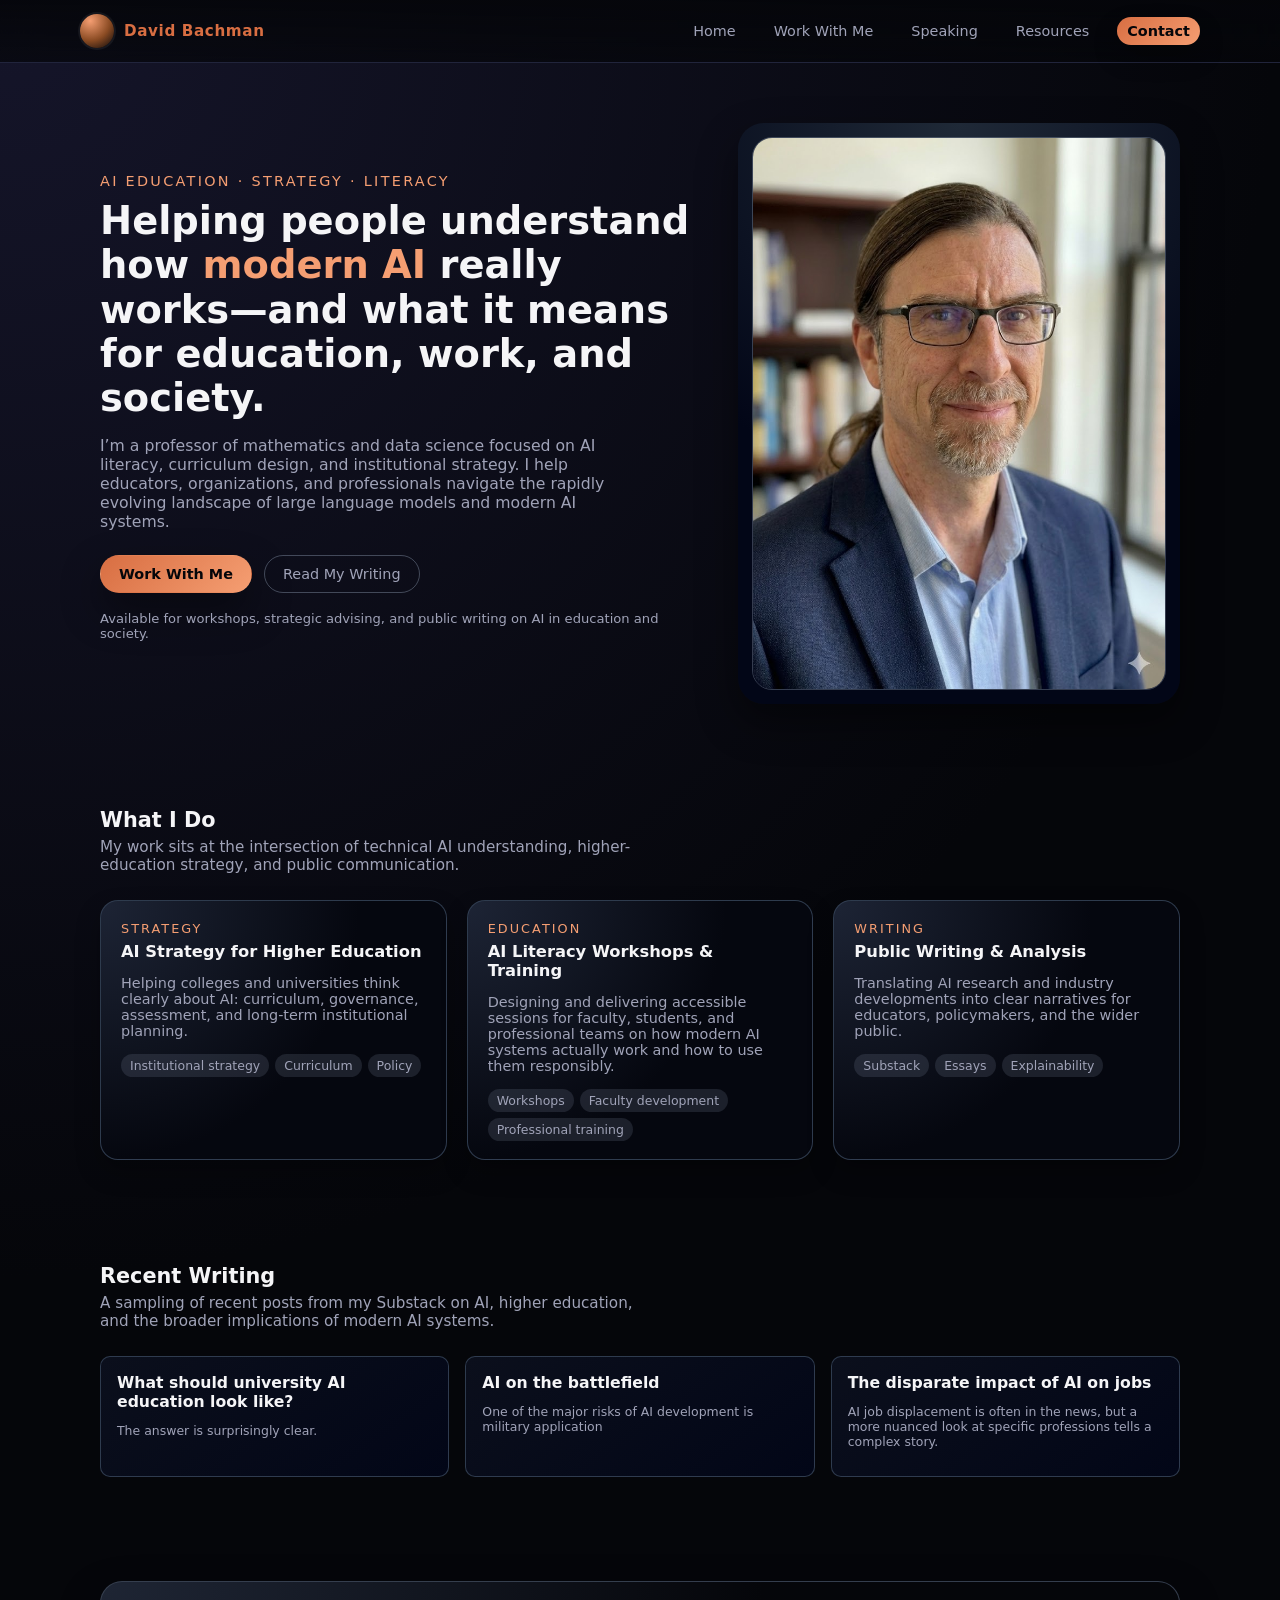
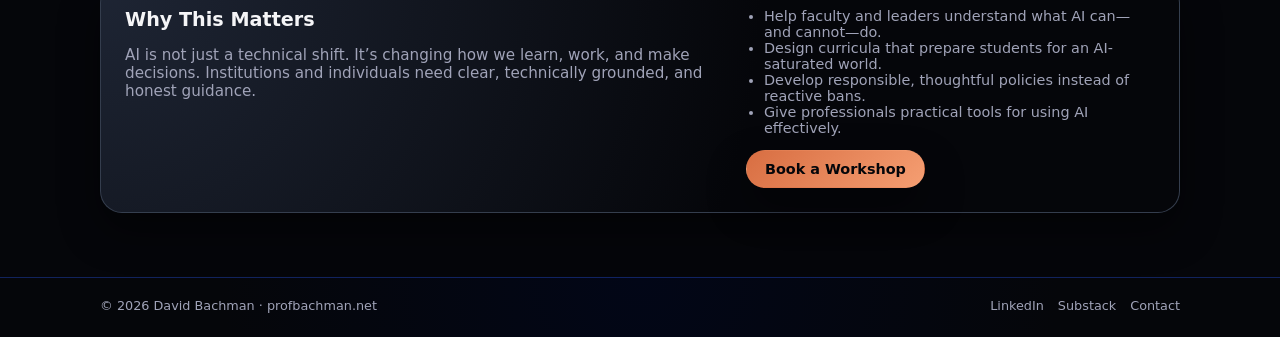
==== about.html @ 9f7f5777 "Add files via upload" ====
<!DOCTYPE html>
<html lang="en">
  <head>
    <meta charset="UTF-8" />
    <title>About – David Bachman</title>
    <meta http-equiv="refresh" content="0;url=index.html" />
  </head>
  <body>
    <p>If you are not redirected, <a href="index.html">click here</a>.</p>
  </body>
</html>
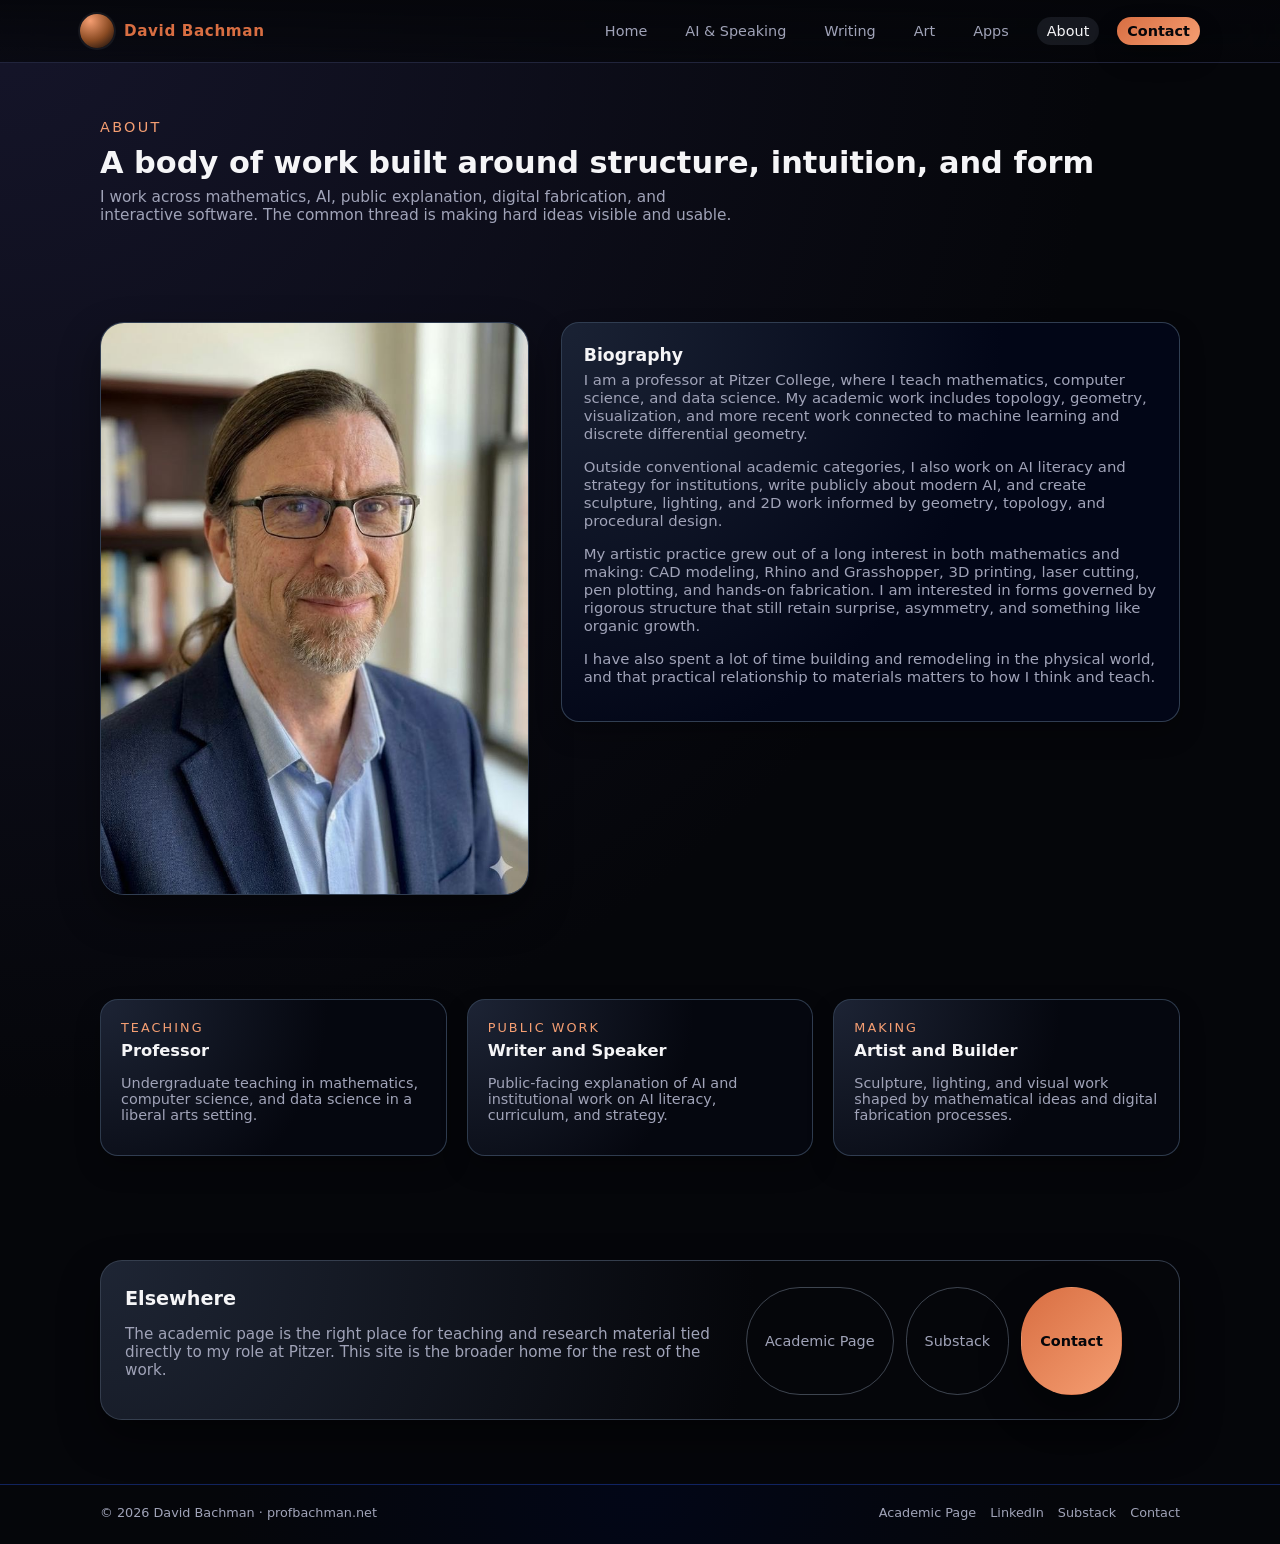
==== commit 3249e96d: "Publish current private site" ====
--- a/about.html
+++ b/about.html
@@ -2,10 +2,175 @@
 <html lang="en">
   <head>
     <meta charset="UTF-8" />
-    <title>About – David Bachman</title>
-    <meta http-equiv="refresh" content="0;url=index.html" />
+    <title>About - David Bachman</title>
+    <meta
+      name="description"
+      content="About David Bachman's work across mathematics, AI, art, and public communication."
+    />
+    <meta name="viewport" content="width=device-width, initial-scale=1" />
+    <link rel="stylesheet" href="style.css?v=20260323" />
   </head>
   <body>
-    <p>If you are not redirected, <a href="index.html">click here</a>.</p>
+    <header class="site-header">
+      <div class="container nav">
+        <a href="index.html" class="nav-brand">
+          <div class="nav-logo" aria-hidden="true"></div>
+          <div class="nav-title">David Bachman</div>
+        </a>
+        <button class="nav-menu-toggle" id="navToggle">Menu</button>
+        <nav class="nav-links" id="navLinks">
+          <a href="index.html" class="nav-link">Home</a>
+          <a href="ai-speaking.html" class="nav-link">AI & Speaking</a>
+          <a href="writing.html" class="nav-link">Writing</a>
+          <a href="art.html" class="nav-link">Art</a>
+          <a href="apps.html" class="nav-link">Apps</a>
+          <a href="about.html" class="nav-link" aria-current="page">About</a>
+          <a href="contact.html" class="nav-link nav-link--primary">Contact</a>
+        </nav>
+      </div>
+    </header>
+
+    <main>
+      <section class="page-hero">
+        <div class="container">
+          <div class="hero-kicker">About</div>
+          <h1 class="page-hero-title">A body of work built around structure, intuition, and form</h1>
+          <p class="page-hero-subtitle">
+            I work across mathematics, AI, public explanation, digital fabrication, and
+            interactive software. The common thread is making hard ideas visible and usable.
+          </p>
+        </div>
+      </section>
+
+      <section class="section">
+        <div class="container bio-grid">
+          <div class="media-card">
+            <img src="assets/headshot.jpg" alt="Portrait of David Bachman" />
+          </div>
+
+          <div class="panel">
+            <h3>Biography</h3>
+            <p>
+              I am a professor at Pitzer College, where I teach mathematics, computer
+              science, and data science. My academic work includes topology, geometry,
+              visualization, and more recent work connected to machine learning and discrete
+              differential geometry.
+            </p>
+            <p>
+              Outside conventional academic categories, I also work on AI literacy and
+              strategy for institutions, write publicly about modern AI, and create sculpture,
+              lighting, and 2D work informed by geometry, topology, and procedural design.
+            </p>
+            <p>
+              My artistic practice grew out of a long interest in both mathematics and making:
+              CAD modeling, Rhino and Grasshopper, 3D printing, laser cutting, pen plotting,
+              and hands-on fabrication. I am interested in forms governed by rigorous
+              structure that still retain surprise, asymmetry, and something like organic
+              growth.
+            </p>
+            <p>
+              I have also spent a lot of time building and remodeling in the physical world,
+              and that practical relationship to materials matters to how I think and teach.
+            </p>
+          </div>
+        </div>
+      </section>
+
+      <section class="section section--tight">
+        <div class="container card-grid">
+          <article class="card">
+            <div class="card-label">Teaching</div>
+            <h3 class="card-title">Professor</h3>
+            <p class="card-body">
+              Undergraduate teaching in mathematics, computer science, and data science in a
+              liberal arts setting.
+            </p>
+          </article>
+          <article class="card">
+            <div class="card-label">Public Work</div>
+            <h3 class="card-title">Writer and Speaker</h3>
+            <p class="card-body">
+              Public-facing explanation of AI and institutional work on AI literacy,
+              curriculum, and strategy.
+            </p>
+          </article>
+          <article class="card">
+            <div class="card-label">Making</div>
+            <h3 class="card-title">Artist and Builder</h3>
+            <p class="card-body">
+              Sculpture, lighting, and visual work shaped by mathematical ideas and digital
+              fabrication processes.
+            </p>
+          </article>
+        </div>
+      </section>
+
+      <section class="section">
+        <div class="container">
+          <div class="callout">
+            <div>
+              <h2 class="callout-title">Elsewhere</h2>
+              <p class="callout-text">
+                The academic page is the right place for teaching and research material tied
+                directly to my role at Pitzer. This site is the broader home for the rest of
+                the work.
+              </p>
+            </div>
+            <div class="link-cluster">
+              <a
+                href="https://pzacad.pitzer.edu/~dbachman/"
+                class="button button--ghost"
+                target="_blank"
+                rel="noreferrer"
+                >Academic Page</a
+              >
+              <a
+                href="https://profbachman.substack.com"
+                class="button button--ghost"
+                target="_blank"
+                rel="noreferrer"
+                >Substack</a
+              >
+              <a href="contact.html" class="button button--primary">Contact</a>
+            </div>
+          </div>
+        </div>
+      </section>
+    </main>
+
+    <footer class="site-footer">
+      <div class="container footer-inner">
+        <div>© <span id="year"></span> David Bachman · profbachman.net</div>
+        <div class="footer-links">
+          <a
+            href="https://pzacad.pitzer.edu/~dbachman/"
+            target="_blank"
+            rel="noreferrer"
+            >Academic Page</a
+          >
+          <a
+            href="https://www.linkedin.com/in/david-bachman-214b5237a/"
+            target="_blank"
+            rel="noreferrer"
+            >LinkedIn</a
+          >
+          <a href="https://profbachman.substack.com" target="_blank" rel="noreferrer"
+            >Substack</a
+          >
+          <a href="contact.html">Contact</a>
+        </div>
+      </div>
+    </footer>
+
+    <script>
+      document.getElementById("year").textContent = new Date().getFullYear();
+      const navToggle = document.getElementById("navToggle");
+      const navLinks = document.getElementById("navLinks");
+      if (navToggle && navLinks) {
+        navToggle.addEventListener("click", () => {
+          navToggle.classList.toggle("open");
+        });
+      }
+    </script>
   </body>
 </html>
--- a/style.css
+++ b/style.css
@@ -0,0 +1,757 @@
+/* ---------- Base ---------- */
+
+*,
+*::before,
+*::after {
+  box-sizing: border-box;
+}
+
+:root {
+  --bg: #05060a;
+  --bg-alt: #0b0d14;
+  --bg-soft: #141726;
+  --text: #f5f5f7;
+  --muted: #a0a3b8;
+  --accent: #d86e42;      /* orange, from sculpture */
+  --accent-soft: #f59e72;
+  --accent-purple: #f59e72;
+  --border-subtle: #8a4b23;
+  --font-sans: system-ui, -apple-system, BlinkMacSystemFont, "SF Pro Text",
+    "Helvetica Neue", Arial, sans-serif;
+  --radius-lg: 18px;
+  --radius-md: 10px;
+  --shadow-soft: 0 18px 40px rgba(0, 0, 0, 0.45);
+  --shadow-subtle: 0 12px 24px rgba(0, 0, 0, 0.28);
+  --transition-fast: 0.15s ease-out;
+}
+
+html,
+body {
+  margin: 0;
+  padding: 0;
+  background: radial-gradient(circle at top left, #15152a 0, #05060a 55%);
+  color: var(--text);
+  font-family: var(--font-sans);
+  -webkit-font-smoothing: antialiased;
+}
+
+body {
+  display: flex;
+  min-height: 100vh;
+  flex-direction: column;
+}
+
+main {
+  flex: 1;
+}
+
+a {
+    color: var(--accent); /* your orange */
+    text-decoration: none;
+  }
+  
+  a:hover {
+    color: var(--accent-soft); /* lighter orange */
+  }
+  
+
+/* ---------- Layout helpers ---------- */
+
+.container {
+  width: 100%;
+  max-width: 1120px;
+  margin: 0 auto;
+  padding: 0 20px;
+}
+
+.section {
+  padding: 64px 0;
+}
+
+.section--tight {
+  padding: 40px 0;
+}
+
+/* ---------- Top nav ---------- */
+
+.site-header {
+  position: sticky;
+  top: 0;
+  z-index: 40;
+  backdrop-filter: blur(22px);
+  background: linear-gradient(to bottom, rgba(5, 6, 10, 0.92), rgba(5, 6, 10, 0.7));
+  border-bottom: 1px solid rgba(46, 51, 81, 0.7);
+}
+
+.nav {
+  display: flex;
+  align-items: center;
+  justify-content: space-between;
+  padding: 14px 0;
+}
+
+.nav-brand {
+  display: flex;
+  align-items: center;
+  gap: 10px;
+}
+
+.nav-logo {
+    width: 34px;
+    height: 34px;
+    border-radius: 999px;
+    background: radial-gradient(
+      circle at 30% 20%,
+      #f59e72,   /* light orange */
+      #8a4b23 55%, /* brown */
+      #05060a 100%
+    );
+    box-shadow: 0 0 0 2px rgba(248, 250, 252, 0.06);
+  }
+
+.nav-title {
+  font-weight: 600;
+  letter-spacing: 0.04em;
+  font-size: 0.95rem;
+  color: var(--accent);
+}
+
+.nav-links {
+  display: flex;
+  align-items: center;
+  gap: 18px;
+  font-size: 0.9rem;
+}
+
+.nav-link {
+  text-decoration: none;
+  color: var(--muted);
+  padding: 6px 10px;
+  border-radius: 999px;
+  transition: color var(--transition-fast), background var(--transition-fast);
+}
+
+.nav-link:hover {
+  color: var(--text);
+  background: rgba(148, 163, 184, 0.12);
+}
+
+.nav-link[aria-current="page"] {
+  color: var(--text);
+  background: rgba(148, 163, 184, 0.12);
+}
+
+.nav-link--primary {
+  background: linear-gradient(135deg, var(--accent), var(--accent-purple));
+  color: #05060a;
+  font-weight: 600;
+  box-shadow: var(--shadow-subtle);
+}
+
+.nav-link--primary:hover {
+  filter: brightness(1.05);
+}
+
+.nav-link--primary[aria-current="page"] {
+  color: #05060a;
+}
+
+/* mobile nav (simple) */
+.nav-menu-toggle {
+  display: none;
+}
+
+/* ---------- Hero ---------- */
+
+.hero {
+  padding: 60px 0 40px;
+}
+
+.hero-grid {
+  display: grid;
+  grid-template-columns: minmax(0, 1.35fr) minmax(0, 1fr);
+  gap: 42px;
+  align-items: center;
+}
+
+.hero-kicker {
+  font-size: 0.9rem;
+  letter-spacing: 0.16em;
+  text-transform: uppercase;
+  color: var(--accent-soft);
+  margin-bottom: 10px;
+}
+
+.hero-title {
+  font-size: clamp(2.1rem, 3vw, 2.7rem);
+  line-height: 1.15;
+  margin: 0 0 14px;
+}
+
+.hero-title span {
+  background: linear-gradient(135deg, var(--accent-soft), var(--accent-purple));
+  -webkit-background-clip: text;
+  color: transparent;
+}
+
+.hero-text {
+  color: var(--muted);
+  font-size: 0.98rem;
+  max-width: 32rem;
+  margin-bottom: 24px;
+}
+
+.hero-actions {
+  display: flex;
+  flex-wrap: wrap;
+  gap: 12px;
+  margin-bottom: 18px;
+}
+
+.button {
+  display: inline-flex;
+  align-items: center;
+  justify-content: center;
+  gap: 6px;
+  border-radius: 999px;
+  border: 1px solid transparent;
+  padding: 10px 18px;
+  font-size: 0.9rem;
+  text-decoration: none;
+  cursor: pointer;
+  white-space: nowrap;
+  transition: background var(--transition-fast), border-color var(--transition-fast),
+    color var(--transition-fast), transform var(--transition-fast),
+    box-shadow var(--transition-fast);
+}
+
+.button--primary {
+  background: linear-gradient(135deg, var(--accent), var(--accent-purple));
+  color: #05060a;
+  font-weight: 600;
+  box-shadow: var(--shadow-soft);
+}
+
+.button--primary:hover {
+  transform: translateY(-1px);
+  box-shadow: 0 16px 40px rgba(0, 0, 0, 0.6);
+}
+
+.button--ghost {
+  background: transparent;
+  color: var(--muted);
+  border-color: rgba(148, 163, 184, 0.4);
+}
+
+.button--ghost:hover {
+  color: var(--text);
+  border-color: rgba(248, 250, 252, 0.5);
+  background: rgba(15, 23, 42, 0.55);
+}
+
+/* Hero meta line */
+
+.hero-meta {
+  font-size: 0.82rem;
+  color: var(--muted);
+}
+
+/* Hero photo card */
+
+.hero-photo-wrap {
+  position: relative;
+}
+
+.hero-photo-card {
+  position: relative;
+  border-radius: 26px;
+  overflow: hidden;
+  background: radial-gradient(circle at top, #1f2937 0, #020617 60%);
+  padding: 14px;
+  box-shadow: var(--shadow-soft);
+}
+
+.hero-photo-inner {
+  border-radius: 20px;
+  overflow: hidden;
+  border: 1px solid rgba(148, 163, 184, 0.35);
+}
+
+.hero-photo-inner img {
+  display: block;
+  width: 100%;
+  height: auto;
+}
+
+/* Accent orbs from art */
+
+.hero-orb {
+  position: absolute;
+  width: 120px;
+  height: 120px;
+  border-radius: 50%;
+  background: radial-gradient(circle at 30% 20%, var(--accent), var(--accent-purple));
+  filter: blur(14px);
+  opacity: 0.16;
+  z-index: -1;
+}
+
+.hero-orb--top {
+  top: -38px;
+  right: -18px;
+}
+
+.hero-orb--bottom {
+  bottom: -40px;
+  left: -26px;
+}
+
+/* ---------- "What I Do" cards ---------- */
+
+.section-heading {
+  margin: 0 0 6px;
+  font-size: 1.3rem;
+}
+
+.section-subtitle {
+  margin: 0 0 26px;
+  font-size: 0.95rem;
+  color: var(--muted);
+  max-width: 34rem;
+}
+
+.card-grid {
+  display: grid;
+  grid-template-columns: repeat(3, minmax(0, 1fr));
+  gap: 20px;
+}
+
+.card-grid--4 {
+  grid-template-columns: repeat(4, minmax(0, 1fr));
+}
+
+.card {
+  background: radial-gradient(circle at top left, #1d2435 0, #05070f 60%);
+  border-radius: var(--radius-lg);
+  padding: 20px 20px 18px;
+  border: 1px solid rgba(51, 65, 85, 0.9);
+  box-shadow: var(--shadow-subtle);
+}
+
+.card-label {
+  font-size: 0.8rem;
+  letter-spacing: 0.16em;
+  text-transform: uppercase;
+  color: var(--accent-soft);
+  margin-bottom: 6px;
+}
+
+.card-title {
+  font-size: 1.02rem;
+  margin: 0 0 10px;
+}
+
+.card-body {
+  font-size: 0.9rem;
+  color: var(--muted);
+}
+
+.card-taglist {
+  margin-top: 10px;
+  display: flex;
+  flex-wrap: wrap;
+  gap: 6px;
+}
+
+.tag {
+  font-size: 0.78rem;
+  padding: 4px 9px;
+  border-radius: 999px;
+  background: rgba(148, 163, 184, 0.16);
+  color: var(--muted);
+}
+
+/* ---------- Recent writing ---------- */
+
+.post-grid {
+  display: grid;
+  grid-template-columns: repeat(3, minmax(0, 1fr));
+  gap: 16px;
+}
+
+.post-card {
+  border-radius: var(--radius-md);
+  background: linear-gradient(145deg, #0b0f1c, #020617);
+  border: 1px solid rgba(51, 65, 85, 0.9);
+  padding: 16px 16px 14px;
+  text-decoration: none;
+  color: inherit;
+  transition: transform var(--transition-fast), box-shadow var(--transition-fast),
+    border-color var(--transition-fast), background var(--transition-fast);
+}
+
+.post-card:hover {
+  transform: translateY(-2px);
+  box-shadow: var(--shadow-subtle);
+  border-color: rgba(148, 163, 184, 0.7);
+  background: linear-gradient(145deg, #0f172a, #020617);
+}
+
+.post-title {
+  margin: 0 0 8px;
+  font-size: 0.98rem;
+}
+
+.post-meta {
+  font-size: 0.78rem;
+  color: var(--muted);
+}
+
+/* ---------- Why this matters ---------- */
+
+.callout {
+  border-radius: 22px;
+  padding: 26px 24px 24px;
+  background: radial-gradient(circle at top left, #1e2534 0, #05060a 60%);
+  border: 1px solid rgba(55, 65, 81, 0.95);
+  box-shadow: var(--shadow-soft);
+  display: grid;
+  grid-template-columns: minmax(0, 1.6fr) minmax(0, 1.1fr);
+  gap: 26px;
+}
+
+.callout-title {
+  margin: 0 0 8px;
+  font-size: 1.2rem;
+}
+
+.callout-text {
+  font-size: 0.95rem;
+  color: var(--muted);
+}
+
+.callout-list {
+  margin: 0;
+  padding-left: 18px;
+  font-size: 0.9rem;
+  color: var(--muted);
+}
+
+/* ---------- Page-specific helpers ---------- */
+
+.page-hero {
+  padding: 56px 0 34px;
+}
+
+.page-hero-title {
+  margin: 0 0 8px;
+  font-size: 1.9rem;
+}
+
+.page-hero-subtitle {
+  margin: 0;
+  color: var(--muted);
+  max-width: 40rem;
+  font-size: 0.96rem;
+}
+
+.split {
+  display: grid;
+  grid-template-columns: minmax(0, 1.5fr) minmax(0, 1fr);
+  gap: 32px;
+  align-items: start;
+}
+
+.panel {
+  background: radial-gradient(circle at top left, #1a2234 0, #020617 60%);
+  border: 1px solid rgba(51, 65, 85, 0.95);
+  border-radius: var(--radius-lg);
+  padding: 22px 22px 20px;
+  box-shadow: var(--shadow-subtle);
+}
+
+.panel h3 {
+  margin-top: 0;
+  margin-bottom: 6px;
+  font-size: 1.08rem;
+}
+
+.panel p {
+  margin-top: 0;
+  color: var(--muted);
+  font-size: 0.93rem;
+}
+
+.panel-list {
+  margin: 10px 0 0;
+  padding-left: 18px;
+  color: var(--muted);
+  font-size: 0.9rem;
+}
+
+.link-cluster {
+  display: flex;
+  flex-wrap: wrap;
+  gap: 12px;
+}
+
+.bio-grid {
+  display: grid;
+  grid-template-columns: minmax(0, 0.9fr) minmax(0, 1.3fr);
+  gap: 32px;
+  align-items: start;
+}
+
+.media-card {
+  border-radius: 24px;
+  overflow: hidden;
+  border: 1px solid rgba(51, 65, 85, 0.95);
+  background: radial-gradient(circle at top, #1b2230 0, #020617 65%);
+  box-shadow: var(--shadow-soft);
+}
+
+.media-card img {
+  display: block;
+  width: 100%;
+  height: auto;
+}
+
+.gallery-grid {
+  display: grid;
+  grid-template-columns: repeat(auto-fit, minmax(220px, 1fr));
+  gap: 18px;
+}
+
+.gallery-grid--compact {
+  grid-template-columns: repeat(auto-fit, minmax(240px, 1fr));
+}
+
+.gallery-card {
+  margin: 0;
+  border-radius: 18px;
+  overflow: hidden;
+  border: 1px solid rgba(51, 65, 85, 0.95);
+  background: radial-gradient(circle at top, #151b29 0, #020617 65%);
+  box-shadow: var(--shadow-subtle);
+}
+
+.gallery-card img {
+  display: block;
+  width: 100%;
+  height: 260px;
+  object-fit: contain;
+  background: rgba(2, 6, 23, 0.95);
+}
+
+.gallery-card figcaption {
+  padding: 10px 12px 12px;
+  font-size: 0.84rem;
+  color: var(--muted);
+}
+
+.timeline-list {
+  margin: 0;
+  padding-left: 20px;
+  color: var(--muted);
+  display: grid;
+  gap: 10px;
+  font-size: 0.92rem;
+}
+
+.app-grid {
+  display: grid;
+  grid-template-columns: repeat(auto-fit, minmax(240px, 1fr));
+  gap: 20px;
+}
+
+.app-card {
+  background: radial-gradient(circle at top left, #1d2435 0, #05070f 60%);
+  border-radius: var(--radius-lg);
+  padding: 16px;
+  border: 1px solid rgba(51, 65, 85, 0.9);
+  box-shadow: var(--shadow-subtle);
+}
+
+.app-card h3 {
+  margin: 0 0 8px;
+  font-size: 1rem;
+}
+
+.app-card p {
+  margin: 6px 0;
+  color: var(--muted);
+  font-size: 0.9rem;
+}
+
+.app-image {
+  display: block;
+  width: 100%;
+  height: 220px;
+  object-fit: contain;
+  border-radius: 12px;
+  border: 1px solid rgba(148, 163, 184, 0.35);
+  background: rgba(2, 6, 23, 0.92);
+  margin-bottom: 12px;
+}
+
+/* ---------- Contact form ---------- */
+
+.form-grid {
+  display: grid;
+  grid-template-columns: minmax(0, 1.1fr) minmax(0, 1fr);
+  gap: 32px;
+}
+
+.field {
+  margin-bottom: 14px;
+}
+
+label {
+  display: block;
+  font-size: 0.85rem;
+  margin-bottom: 4px;
+  color: var(--muted);
+}
+
+input[type="text"],
+input[type="email"],
+textarea {
+  width: 100%;
+  border-radius: 10px;
+  border: 1px solid rgba(51, 65, 85, 0.95);
+  padding: 10px 12px;
+  background: rgba(15, 23, 42, 0.9);
+  color: var(--text);
+  font-family: inherit;
+  font-size: 0.9rem;
+}
+
+textarea {
+  min-height: 140px;
+  resize: vertical;
+}
+
+input:focus,
+textarea:focus {
+  outline: none;
+  border-color: var(--accent-soft);
+  box-shadow: 0 0 0 1px rgba(248, 250, 252, 0.12);
+}
+
+/* ---------- Footer ---------- */
+
+.site-footer {
+  border-top: 1px solid rgba(30, 64, 175, 0.5);
+  padding: 20px 0 24px;
+  background: radial-gradient(circle at top, #020617 0, #05060a 65%);
+  font-size: 0.8rem;
+  color: var(--muted);
+}
+
+.footer-inner {
+  display: flex;
+  justify-content: space-between;
+  align-items: center;
+  gap: 16px;
+  flex-wrap: wrap;
+}
+
+.footer-links {
+  display: flex;
+  gap: 14px;
+}
+
+.footer-links a {
+  color: var(--muted);
+  text-decoration: none;
+}
+
+.footer-links a:hover {
+  color: var(--text);
+}
+
+/* ---------- Responsive ---------- */
+
+@media (max-width: 860px) {
+  .hero-grid {
+    grid-template-columns: minmax(0, 1fr);
+  }
+
+  .hero-photo-wrap {
+    max-width: 360px;
+    margin: 0 auto;
+  }
+
+  .card-grid,
+  .post-grid {
+    grid-template-columns: repeat(2, minmax(0, 1fr));
+  }
+
+  .card-grid--4 {
+    grid-template-columns: repeat(2, minmax(0, 1fr));
+  }
+
+  .callout {
+    grid-template-columns: minmax(0, 1fr);
+  }
+
+  .split {
+    grid-template-columns: minmax(0, 1fr);
+  }
+
+  .form-grid {
+    grid-template-columns: minmax(0, 1fr);
+  }
+
+  .bio-grid {
+    grid-template-columns: minmax(0, 1fr);
+  }
+}
+
+@media (max-width: 640px) {
+  .nav-links {
+    display: none;
+  }
+
+  .nav-menu-toggle {
+    display: inline-flex;
+    align-items: center;
+    justify-content: center;
+    border-radius: 999px;
+    border: 1px solid rgba(75, 85, 99, 0.9);
+    padding: 6px 10px;
+    font-size: 0.8rem;
+    color: var(--muted);
+    background: rgba(15, 23, 42, 0.96);
+  }
+
+  .nav-menu-toggle.open + .nav-links {
+    display: flex;
+    flex-direction: column;
+    position: absolute;
+    right: 20px;
+    top: 52px;
+    padding: 10px 10px 12px;
+    background: rgba(15, 23, 42, 0.98);
+    border-radius: 14px;
+    border: 1px solid rgba(75, 85, 99, 0.9);
+    box-shadow: var(--shadow-soft);
+    width: min(220px, 70vw);
+  }
+
+  .card-grid,
+  .post-grid {
+    grid-template-columns: minmax(0, 1fr);
+  }
+
+  .card-grid--4,
+  .gallery-grid,
+  .gallery-grid--compact,
+  .app-grid {
+    grid-template-columns: minmax(0, 1fr);
+  }
+
+  .section {
+    padding: 46px 0;
+  }
+}
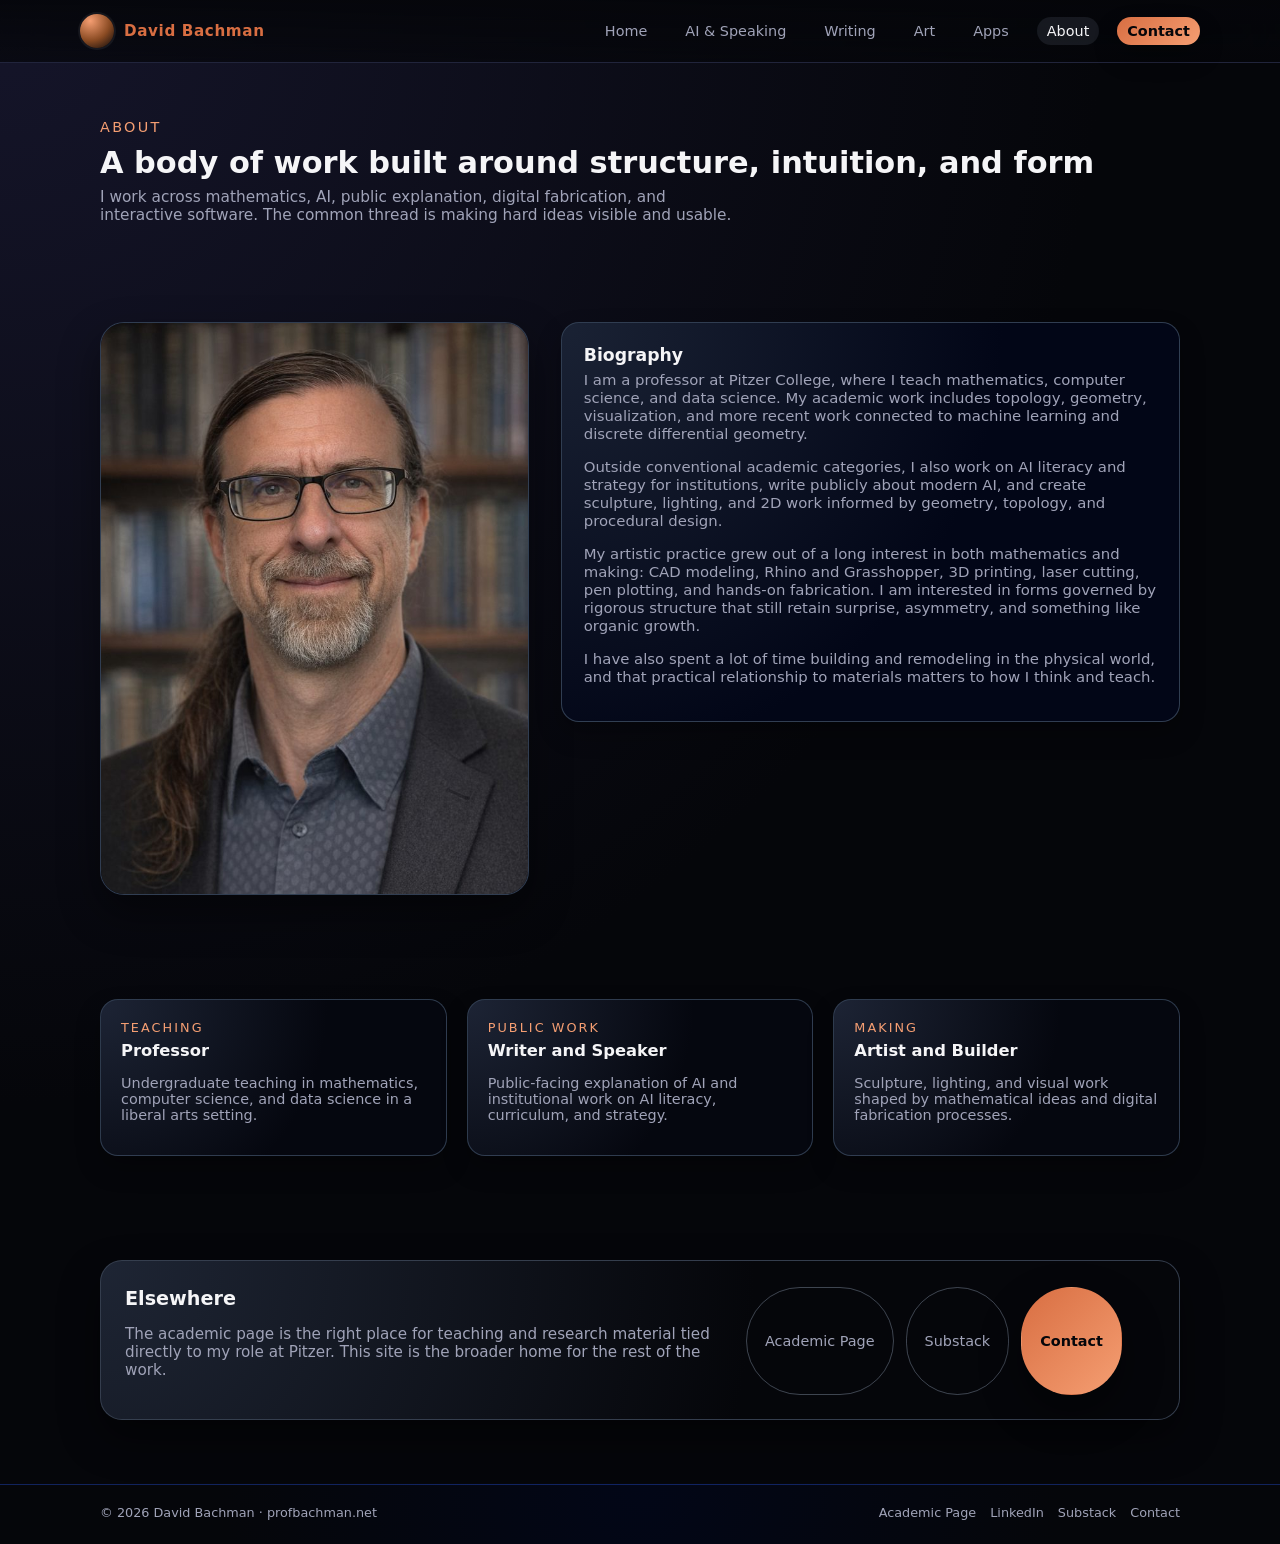
==== commit bfcce99e: "Fix headshot crop and bust cache" ====
--- a/about.html
+++ b/about.html
@@ -45,7 +45,7 @@
       <section class="section">
         <div class="container bio-grid">
           <div class="media-card">
-            <img src="assets/headshot.jpg" alt="Portrait of David Bachman" />
+            <img src="assets/headshot.jpg?v=20260420b" alt="Portrait of David Bachman" />
           </div>
 
           <div class="panel">
